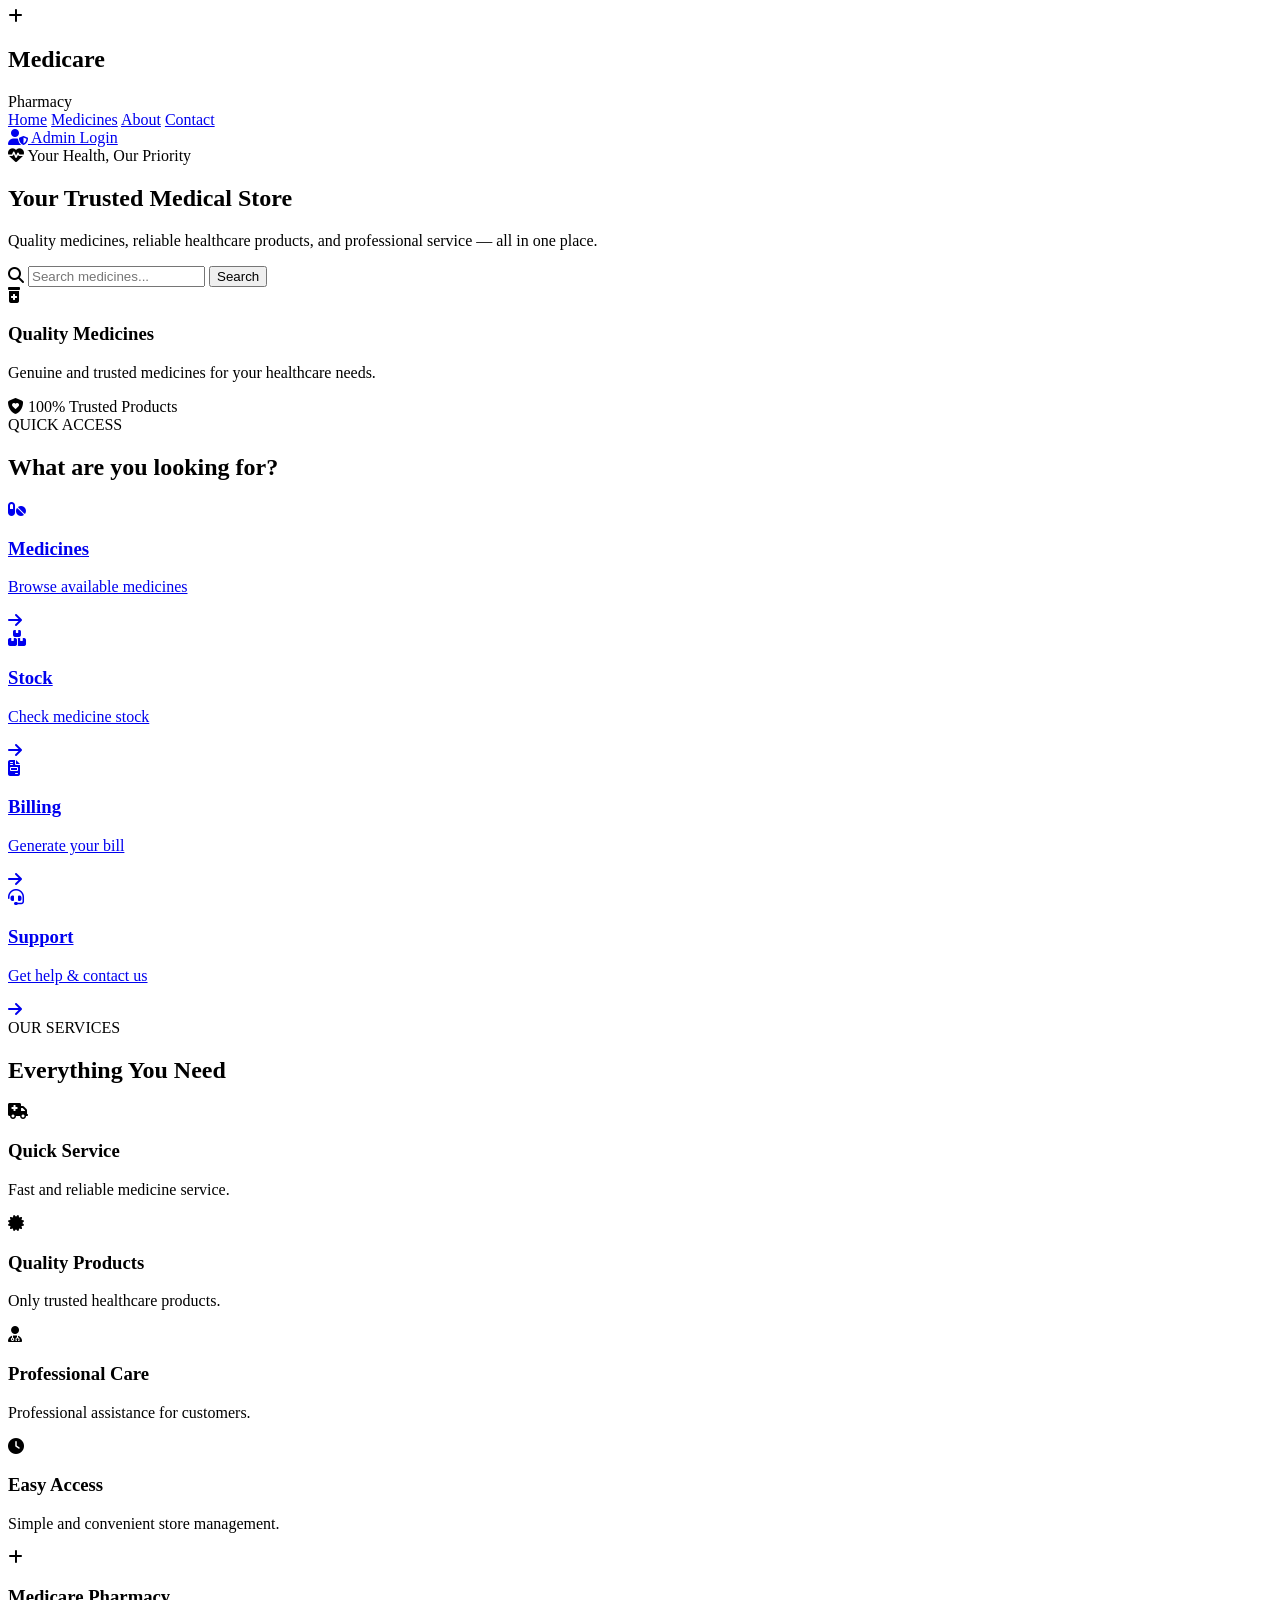
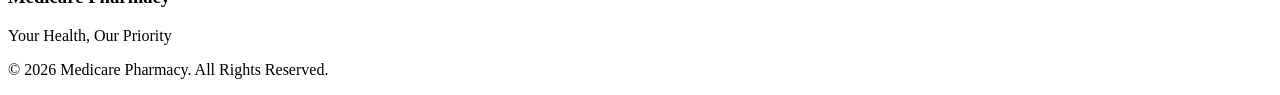
==== index.html @ 10599386 "Add files via upload" ====
<!DOCTYPE html>
<html lang="en">
<head>
    <meta charset="UTF-8">
    <meta name="viewport" content="width=device-width, initial-scale=1.0">

    <title>Medicare Pharmacy</title>

    <link rel="stylesheet" href="css/style.css">

    <link rel="stylesheet"
          href="https://cdnjs.cloudflare.com/ajax/libs/font-awesome/6.5.2/css/all.min.css">
</head>

<body>

    <!-- NAVBAR -->
    <header class="navbar">

        <div class="logo">
            <div class="logo-icon">
                <i class="fa-solid fa-plus"></i>
            </div>

            <div>
                <h2>Medicare</h2>
                <span>Pharmacy</span>
            </div>
        </div>

        <nav>
            <a href="index.html" class="active">Home</a>
            <a href="medicines.html">Medicines</a>
            <a href="about.html">About</a>
            <a href="about.html#contact">Contact</a>
        </nav>

        <a href="login.html" class="admin-btn">
            <i class="fa-solid fa-user-shield"></i>
            Admin Login
        </a>

    </header>


    <!-- HERO SECTION -->
    <section class="hero">

        <div class="hero-content">

            <div class="hero-text">

                <span class="tag">
                    <i class="fa-solid fa-heart-pulse"></i>
                    Your Health, Our Priority
                </span>

                <h1>
                    Your Trusted
                    <span>Medical Store</span>
                </h1>

                <p>
                    Quality medicines, reliable healthcare products,
                    and professional service — all in one place.
                </p>

                <!-- SEARCH -->
                <div class="search-box">

                    <i class="fa-solid fa-magnifying-glass"></i>

                    <input
                        type="text"
                        placeholder="Search medicines..."
                    >

                    <button>Search</button>

                </div>

            </div>


            <!-- HERO CARD -->
            <div class="hero-card">

                <div class="medical-icon">
                    <i class="fa-solid fa-prescription-bottle-medical"></i>
                </div>

                <h3>Quality Medicines</h3>

                <p>
                    Genuine and trusted medicines
                    for your healthcare needs.
                </p>

                <div class="card-info">
                    <i class="fa-solid fa-shield-heart"></i>
                    100% Trusted Products
                </div>

            </div>

        </div>

    </section>


    <!-- QUICK LINKS -->
    <section class="quick-section">

        <div class="section-heading">
            <span>QUICK ACCESS</span>
            <h2>What are you looking for?</h2>
        </div>


        <div class="quick-grid">

            <a href="medicines.html" class="quick-card">

                <div class="quick-icon">
                    <i class="fa-solid fa-pills"></i>
                </div>

                <div>
                    <h3>Medicines</h3>
                    <p>Browse available medicines</p>
                </div>

                <i class="fa-solid fa-arrow-right arrow"></i>

            </a>


            <a href="stock.html" class="quick-card">

                <div class="quick-icon">
                    <i class="fa-solid fa-boxes-stacked"></i>
                </div>

                <div>
                    <h3>Stock</h3>
                    <p>Check medicine stock</p>
                </div>

                <i class="fa-solid fa-arrow-right arrow"></i>

            </a>


            <a href="billing.html" class="quick-card">

                <div class="quick-icon">
                    <i class="fa-solid fa-file-invoice"></i>
                </div>

                <div>
                    <h3>Billing</h3>
                    <p>Generate your bill</p>
                </div>

                <i class="fa-solid fa-arrow-right arrow"></i>

            </a>


            <a href="about.html#contact" class="quick-card">

                <div class="quick-icon">
                    <i class="fa-solid fa-headset"></i>
                </div>

                <div>
                    <h3>Support</h3>
                    <p>Get help & contact us</p>
                </div>

                <i class="fa-solid fa-arrow-right arrow"></i>

            </a>

        </div>

    </section>


    <!-- SERVICES -->
    <section class="services">

        <div class="section-heading">
            <span>OUR SERVICES</span>
            <h2>Everything You Need</h2>
        </div>


        <div class="service-grid">

            <div class="service-card">
                <i class="fa-solid fa-truck-medical"></i>
                <h3>Quick Service</h3>
                <p>Fast and reliable medicine service.</p>
            </div>

            <div class="service-card">
                <i class="fa-solid fa-certificate"></i>
                <h3>Quality Products</h3>
                <p>Only trusted healthcare products.</p>
            </div>

            <div class="service-card">
                <i class="fa-solid fa-user-doctor"></i>
                <h3>Professional Care</h3>
                <p>Professional assistance for customers.</p>
            </div>

            <div class="service-card">
                <i class="fa-solid fa-clock"></i>
                <h3>Easy Access</h3>
                <p>Simple and convenient store management.</p>
            </div>

        </div>

    </section>


    <!-- FOOTER -->
    <footer>

        <div class="footer-content">

            <div class="footer-logo">
                <div class="logo-icon">
                    <i class="fa-solid fa-plus"></i>
                </div>

                <div>
                    <h3>Medicare Pharmacy</h3>
                    <p>Your Health, Our Priority</p>
                </div>
            </div>

            <p>
                © 2026 Medicare Pharmacy. All Rights Reserved.
            </p>

        </div>

    </footer>

<script src="js/script.js"></script>
</body>
</html>
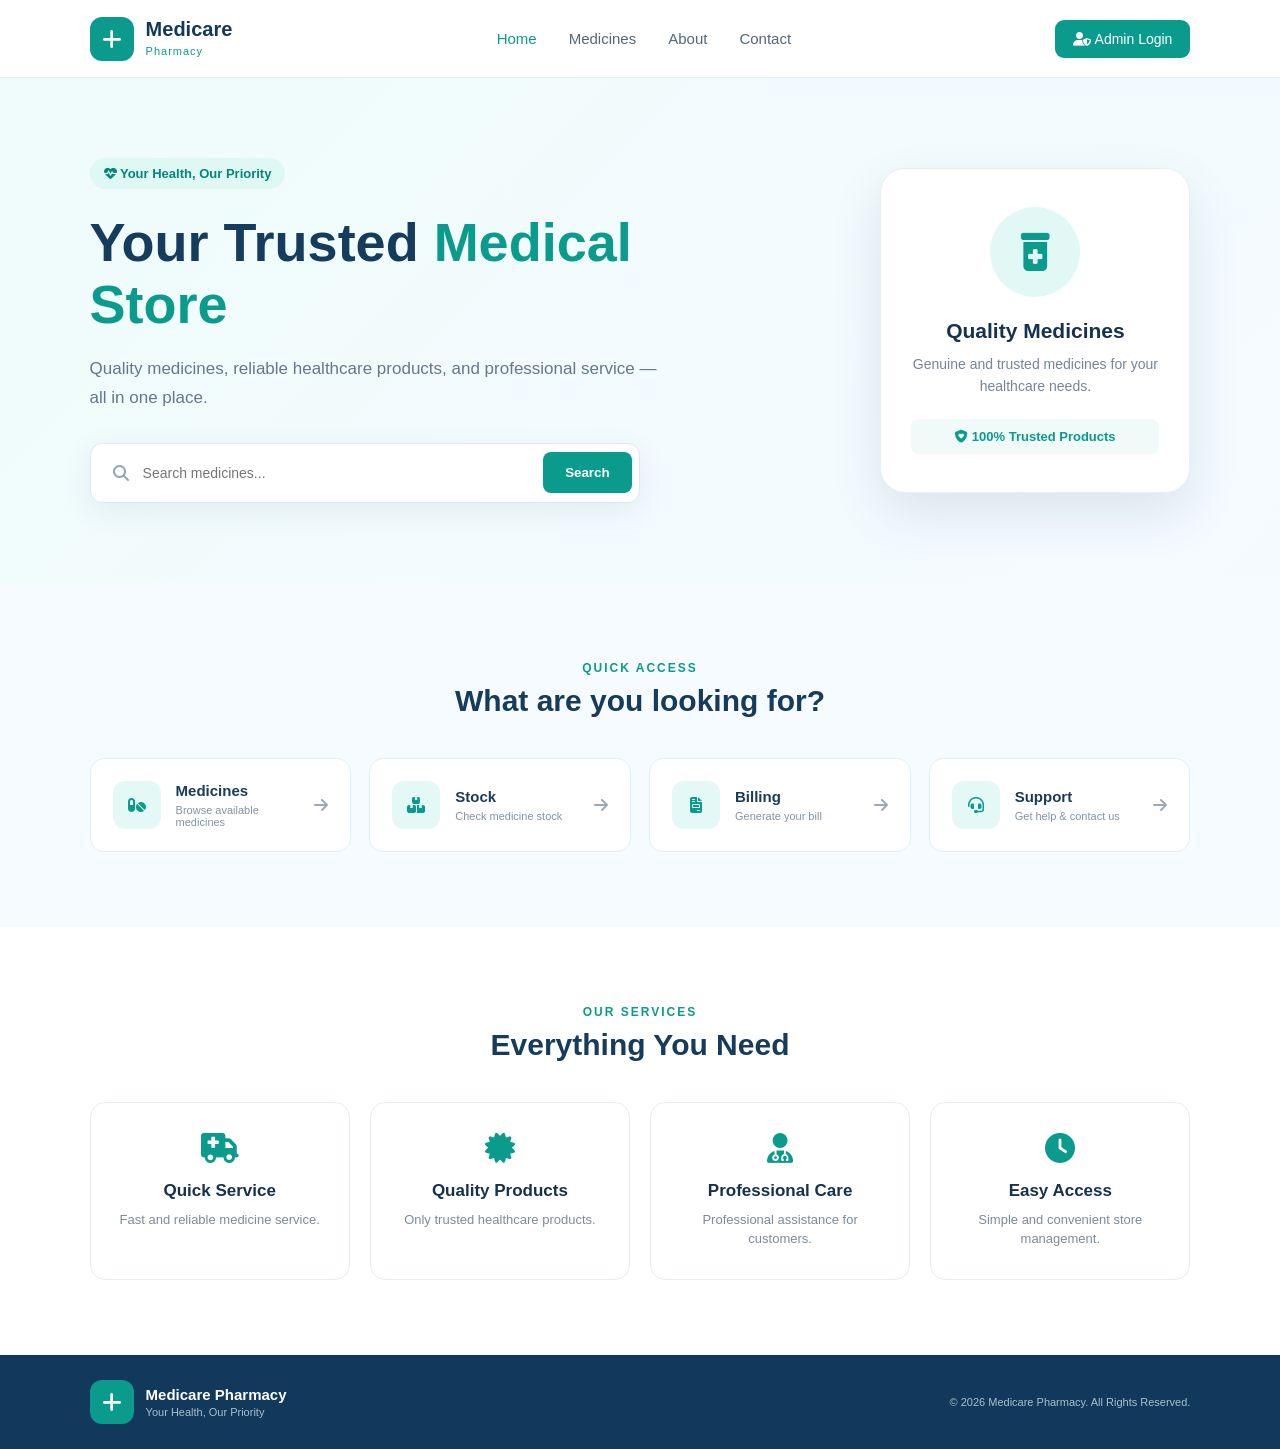
==== commit 06f8a7be: "Fix HTML structure and formatting" ====
--- a/index.html
+++ b/index.html
@@ -6,7 +6,7 @@
 
     <title>Medicare Pharmacy</title>
 
-    <link rel="stylesheet" href="css/style.css">
+    <link rel="stylesheet" href="style.css">
 
     <link rel="stylesheet"
           href="https://cdnjs.cloudflare.com/ajax/libs/font-awesome/6.5.2/css/all.min.css">
@@ -251,6 +251,6 @@
 
     </footer>
 
-<script src="js/script.js"></script>
+<script src="script.js"></script>
 </body>
-</html>+</html>
--- a/style.css
+++ b/style.css
@@ -0,0 +1,4793 @@
+* {
+    margin: 0;
+    padding: 0;
+    box-sizing: border-box;
+}
+
+body {
+    font-family: Arial, sans-serif;
+    background: #f6fbff;
+    color: #16324f;
+}
+
+a {
+    text-decoration: none;
+}
+
+
+/* ================= NAVBAR ================= */
+
+.navbar {
+    height: 78px;
+    padding: 0 7%;
+    background: white;
+
+    display: flex;
+    align-items: center;
+    justify-content: space-between;
+
+    border-bottom: 1px solid #e5eef5;
+}
+
+.logo {
+    display: flex;
+    align-items: center;
+    gap: 12px;
+}
+
+.logo-icon {
+    width: 44px;
+    height: 44px;
+
+    border-radius: 12px;
+
+    display: flex;
+    align-items: center;
+    justify-content: center;
+
+    background: #0b9b8c;
+    color: white;
+
+    font-size: 22px;
+}
+
+.logo h2 {
+    color: #12395b;
+    font-size: 20px;
+}
+
+.logo span {
+    font-size: 11px;
+    color: #0b9b8c;
+    letter-spacing: 1px;
+}
+
+.navbar nav {
+    display: flex;
+    gap: 32px;
+}
+
+.navbar nav a {
+    color: #52677b;
+    font-size: 15px;
+    transition: 0.3s;
+}
+
+.navbar nav a:hover,
+.navbar nav .active {
+    color: #0b9b8c;
+}
+
+.admin-btn {
+    padding: 11px 18px;
+
+    border-radius: 9px;
+
+    background: #0b9b8c;
+    color: white;
+
+    font-size: 14px;
+
+    transition: 0.3s;
+}
+
+.admin-btn:hover {
+    background: #087d71;
+    transform: translateY(-2px);
+}
+
+
+/* ================= HERO ================= */
+
+.hero {
+    padding: 80px 7%;
+    background: linear-gradient(135deg, #effcfb, #f5faff);
+}
+
+.hero-content {
+    max-width: 1200px;
+    margin: auto;
+
+    display: flex;
+    align-items: center;
+    justify-content: space-between;
+
+    gap: 70px;
+}
+
+.hero-text {
+    max-width: 650px;
+}
+
+.tag {
+    display: inline-block;
+
+    padding: 8px 14px;
+
+    border-radius: 30px;
+
+    background: #dff8f4;
+    color: #078578;
+
+    font-size: 13px;
+    font-weight: bold;
+}
+
+.hero h1 {
+    margin-top: 22px;
+
+    font-size: 54px;
+    line-height: 1.15;
+
+    color: #153b5d;
+}
+
+.hero h1 span {
+    color: #0b9b8c;
+}
+
+.hero-text p {
+    margin-top: 20px;
+
+    max-width: 570px;
+
+    color: #64788c;
+
+    font-size: 17px;
+    line-height: 1.7;
+}
+
+
+/* SEARCH */
+
+.search-box {
+    margin-top: 30px;
+
+    width: 100%;
+    max-width: 550px;
+
+    padding: 7px;
+
+    display: flex;
+    align-items: center;
+
+    background: white;
+
+    border: 1px solid #dce9ef;
+    border-radius: 12px;
+
+    box-shadow: 0 8px 30px rgba(20, 70, 90, 0.08);
+}
+
+.search-box i {
+    margin-left: 15px;
+    color: #91a5b5;
+}
+
+.search-box input {
+    flex: 1;
+
+    padding: 14px;
+
+    border: none;
+    outline: none;
+
+    font-size: 14px;
+}
+
+.search-box button {
+    padding: 13px 22px;
+
+    border: none;
+    border-radius: 8px;
+
+    background: #0b9b8c;
+    color: white;
+
+    cursor: pointer;
+
+    font-weight: bold;
+}
+
+
+/* HERO CARD */
+
+.hero-card {
+    width: 310px;
+
+    padding: 38px 30px;
+
+    text-align: center;
+
+    background: white;
+
+    border-radius: 25px;
+
+    box-shadow: 0 20px 50px rgba(30, 80, 100, 0.12);
+
+    border: 1px solid #e6f0f4;
+}
+
+.medical-icon {
+    width: 90px;
+    height: 90px;
+
+    margin: auto;
+
+    display: flex;
+    align-items: center;
+    justify-content: center;
+
+    border-radius: 50%;
+
+    background: #e1f8f5;
+    color: #0b9b8c;
+
+    font-size: 38px;
+}
+
+.hero-card h3 {
+    margin-top: 22px;
+    font-size: 21px;
+}
+
+.hero-card p {
+    margin-top: 10px;
+
+    color: #72869a;
+
+    line-height: 1.6;
+    font-size: 14px;
+}
+
+.card-info {
+    margin-top: 22px;
+
+    padding: 10px;
+
+    border-radius: 8px;
+
+    background: #f0faf9;
+
+    color: #0b9b8c;
+
+    font-size: 13px;
+    font-weight: bold;
+}
+
+
+/* ================= SECTIONS ================= */
+
+.quick-section,
+.services {
+    padding: 75px 7%;
+}
+
+.section-heading {
+    text-align: center;
+    margin-bottom: 40px;
+}
+
+.section-heading span {
+    color: #0b9b8c;
+    font-size: 12px;
+    font-weight: bold;
+    letter-spacing: 2px;
+}
+
+.section-heading h2 {
+    margin-top: 8px;
+
+    font-size: 30px;
+    color: #163b5b;
+}
+
+
+/* ================= QUICK CARDS ================= */
+
+.quick-grid {
+    max-width: 1200px;
+    margin: auto;
+
+    display: grid;
+    grid-template-columns: repeat(4, 1fr);
+
+    gap: 18px;
+}
+
+.quick-card {
+    padding: 22px;
+
+    display: flex;
+    align-items: center;
+    gap: 15px;
+
+    background: white;
+
+    border: 1px solid #e4eef3;
+    border-radius: 14px;
+
+    transition: 0.3s;
+}
+
+.quick-card:hover {
+    transform: translateY(-5px);
+    border-color: #0b9b8c;
+    box-shadow: 0 12px 30px rgba(20, 80, 90, 0.1);
+}
+
+.quick-icon {
+    min-width: 48px;
+    height: 48px;
+
+    display: flex;
+    align-items: center;
+    justify-content: center;
+
+    border-radius: 12px;
+
+    background: #e4f8f5;
+    color: #0b9b8c;
+}
+
+.quick-card h3 {
+    font-size: 15px;
+    color: #193c59;
+}
+
+.quick-card p {
+    margin-top: 5px;
+
+    font-size: 11px;
+    color: #8394a3;
+}
+
+.arrow {
+    margin-left: auto;
+    color: #9aabb7;
+}
+
+
+/* ================= SERVICES ================= */
+
+.services {
+    background: white;
+}
+
+.service-grid {
+    max-width: 1200px;
+    margin: auto;
+
+    display: grid;
+    grid-template-columns: repeat(4, 1fr);
+
+    gap: 20px;
+}
+
+.service-card {
+    padding: 30px 22px;
+
+    text-align: center;
+
+    border: 1px solid #e5eef3;
+    border-radius: 15px;
+
+    transition: 0.3s;
+}
+
+.service-card:hover {
+    transform: translateY(-5px);
+    box-shadow: 0 12px 30px rgba(30, 80, 100, 0.1);
+}
+
+.service-card > i {
+    font-size: 30px;
+    color: #0b9b8c;
+}
+
+.service-card h3 {
+    margin-top: 18px;
+    font-size: 17px;
+}
+
+.service-card p {
+    margin-top: 9px;
+
+    color: #7b8c9b;
+
+    font-size: 13px;
+    line-height: 1.5;
+}
+
+
+/* ================= FOOTER ================= */
+
+footer {
+    padding: 25px 7%;
+    background: #12395b;
+    color: white;
+}
+
+.footer-content {
+    max-width: 1200px;
+    margin: auto;
+
+    display: flex;
+    align-items: center;
+    justify-content: space-between;
+}
+
+.footer-logo {
+    display: flex;
+    align-items: center;
+    gap: 12px;
+}
+
+.footer-logo h3 {
+    font-size: 15px;
+}
+
+.footer-logo p {
+    margin-top: 3px;
+    font-size: 11px;
+    color: #a9bfce;
+}
+
+.footer-content > p {
+    font-size: 11px;
+    color: #a9bfce;
+}
+
+
+/* ================= RESPONSIVE ================= */
+
+@media (max-width: 900px) {
+
+    .navbar {
+        padding: 0 4%;
+    }
+
+    .navbar nav {
+        display: none;
+    }
+
+    .hero-content {
+        flex-direction: column;
+        text-align: center;
+    }
+
+    .hero h1 {
+        font-size: 42px;
+    }
+
+    .search-box {
+        margin-left: auto;
+        margin-right: auto;
+    }
+
+    .quick-grid,
+    .service-grid {
+        grid-template-columns: repeat(2, 1fr);
+    }
+
+    .footer-content {
+        flex-direction: column;
+        gap: 15px;
+        text-align: center;
+    }
+}
+
+
+@media (max-width: 550px) {
+
+    .navbar {
+        height: 70px;
+    }
+
+    .admin-btn {
+        padding: 9px 11px;
+        font-size: 12px;
+    }
+
+    .hero {
+        padding: 55px 5%;
+    }
+
+    .hero h1 {
+        font-size: 35px;
+    }
+
+    .hero-text p {
+        font-size: 14px;
+    }
+
+    .search-box button {
+        padding: 12px 14px;
+    }
+
+    .hero-card {
+        width: 100%;
+    }
+
+    .quick-section,
+    .services {
+        padding: 55px 5%;
+    }
+
+    .quick-grid,
+    .service-grid {
+        grid-template-columns: 1fr;
+    }
+}
+/* ================= LOGIN PAGE ================= */
+
+.login-page {
+    min-height: 100vh;
+    background: #eef8f8;
+}
+
+.login-container {
+    min-height: 100vh;
+
+    display: grid;
+    grid-template-columns: 1.1fr 0.9fr;
+}
+
+
+/* LEFT */
+
+.login-info {
+    padding: 55px 10%;
+
+    display: flex;
+    flex-direction: column;
+    justify-content: center;
+
+    background: linear-gradient(
+        145deg,
+        #0b9b8c,
+        #08766d
+    );
+
+    color: white;
+
+    position: relative;
+}
+
+.back-home {
+    position: absolute;
+    top: 30px;
+    left: 10%;
+
+    color: rgba(255,255,255,0.85);
+
+    font-size: 13px;
+
+    transition: 0.3s;
+}
+
+.back-home:hover {
+    color: white;
+    transform: translateX(-3px);
+}
+
+
+.login-brand {
+    margin-bottom: 55px;
+}
+
+.login-logo {
+    width: 55px;
+    height: 55px;
+
+    display: flex;
+    align-items: center;
+    justify-content: center;
+
+    border-radius: 15px;
+
+    background: white;
+    color: #0b9b8c;
+
+    font-size: 27px;
+
+    margin-bottom: 12px;
+}
+
+.login-brand h1 {
+    font-size: 28px;
+}
+
+.login-brand span {
+    font-size: 10px;
+    letter-spacing: 3px;
+    opacity: 0.8;
+}
+
+
+.login-info h2 {
+    font-size: 45px;
+    line-height: 1.15;
+}
+
+.login-info h2 span {
+    color: #c9fff8;
+}
+
+.login-info > p {
+    max-width: 500px;
+
+    margin-top: 20px;
+
+    line-height: 1.7;
+
+    color: rgba(255,255,255,0.8);
+}
+
+
+.login-features {
+    margin-top: 40px;
+
+    display: flex;
+    flex-direction: column;
+    gap: 18px;
+}
+
+.login-features div {
+    display: flex;
+    align-items: center;
+    gap: 13px;
+
+    font-size: 14px;
+}
+
+.login-features i {
+    width: 38px;
+    height: 38px;
+
+    display: flex;
+    align-items: center;
+    justify-content: center;
+
+    border-radius: 9px;
+
+    background: rgba(255,255,255,0.14);
+}
+
+
+/* LOGIN BOX */
+
+.login-box {
+    width: 440px;
+
+    padding: 45px;
+
+    margin: auto;
+
+    background: white;
+
+    border-radius: 20px;
+
+    box-shadow: 0 20px 60px rgba(20,80,90,0.12);
+}
+
+
+.login-heading {
+    text-align: center;
+    margin-bottom: 35px;
+}
+
+.login-heading h2 {
+    color: #163b5b;
+    font-size: 27px;
+}
+
+.login-heading p {
+    margin-top: 8px;
+
+    color: #8293a1;
+
+    font-size: 13px;
+}
+
+
+.mobile-login-icon {
+    width: 60px;
+    height: 60px;
+
+    margin: 0 auto 15px;
+
+    display: flex;
+    align-items: center;
+    justify-content: center;
+
+    border-radius: 50%;
+
+    background: #e3f8f5;
+    color: #0b9b8c;
+
+    font-size: 24px;
+}
+
+
+/* INPUT */
+
+.login-box form > label {
+    display: block;
+
+    margin-bottom: 8px;
+    margin-top: 18px;
+
+    color: #334f66;
+
+    font-size: 13px;
+    font-weight: bold;
+}
+
+.input-group {
+    height: 50px;
+
+    display: flex;
+    align-items: center;
+
+    border: 1px solid #dce7ed;
+    border-radius: 9px;
+
+    transition: 0.3s;
+}
+
+.input-group:focus-within {
+    border-color: #0b9b8c;
+    box-shadow: 0 0 0 3px rgba(11,155,140,0.08);
+}
+
+.input-group i {
+    margin-left: 15px;
+    color: #91a4b2;
+}
+
+.input-group input {
+    width: 100%;
+
+    padding: 0 13px;
+
+    border: none;
+    outline: none;
+
+    font-size: 13px;
+
+    color: #263f55;
+}
+
+
+/* OPTIONS */
+
+.login-options {
+    margin-top: 18px;
+
+    display: flex;
+    justify-content: space-between;
+    align-items: center;
+
+    font-size: 12px;
+}
+
+.remember {
+    color: #657b8d;
+}
+
+.remember input {
+    accent-color: #0b9b8c;
+}
+
+.login-options a {
+    color: #0b9b8c;
+}
+
+
+/* BUTTON */
+
+.login-submit {
+    width: 100%;
+
+    margin-top: 25px;
+
+    padding: 14px;
+
+    border: none;
+    border-radius: 9px;
+
+    background: #0b9b8c;
+    color: white;
+
+    font-size: 14px;
+    font-weight: bold;
+
+    cursor: pointer;
+
+    transition: 0.3s;
+}
+
+.login-submit i {
+    margin-left: 8px;
+}
+
+.login-submit:hover {
+    background: #087d71;
+    transform: translateY(-2px);
+}
+
+
+/* SECURE */
+
+.secure-login {
+    margin-top: 25px;
+
+    padding-top: 20px;
+
+    border-top: 1px solid #edf1f4;
+
+    text-align: center;
+
+    color: #8b9aa6;
+
+    font-size: 11px;
+}
+
+.secure-login i {
+    margin-right: 5px;
+    color: #0b9b8c;
+}
+
+
+/* ================= LOGIN RESPONSIVE ================= */
+
+@media (max-width: 900px) {
+
+    .login-container {
+        grid-template-columns: 1fr;
+    }
+
+    .login-info {
+        display: none;
+    }
+
+    .login-box {
+        width: 90%;
+        max-width: 440px;
+    }
+}
+
+@media (max-width: 500px) {
+
+    .login-box {
+        padding: 30px 22px;
+    }
+
+    .login-heading h2 {
+        font-size: 24px;
+    }
+}
+/* ================= DASHBOARD ================= */
+
+.dashboard-page {
+    background: #f5f9fb;
+}
+
+
+/* SIDEBAR */
+
+.sidebar {
+    width: 250px;
+    height: 100vh;
+
+    position: fixed;
+    left: 0;
+    top: 0;
+
+    background: #ffffff;
+
+    border-right: 1px solid #e5edf2;
+
+    display: flex;
+    flex-direction: column;
+
+    padding: 25px 16px;
+}
+
+.side-logo {
+    display: flex;
+    align-items: center;
+    gap: 11px;
+
+    padding: 0 10px 25px;
+
+    border-bottom: 1px solid #edf2f5;
+}
+
+.side-logo h2 {
+    font-size: 19px;
+    color: #163b5b;
+}
+
+.side-logo span {
+    font-size: 8px;
+    letter-spacing: 2px;
+    color: #0b9b8c;
+}
+
+
+.menu-title {
+    margin: 28px 10px 10px;
+
+    font-size: 9px;
+    font-weight: bold;
+
+    color: #9aaab5;
+
+    letter-spacing: 1.5px;
+}
+
+.report-title {
+    margin-top: 25px;
+}
+
+
+.sidebar-menu {
+    display: flex;
+    flex-direction: column;
+    gap: 5px;
+}
+
+.sidebar-menu a,
+.sidebar-bottom a {
+    padding: 12px 13px;
+
+    display: flex;
+    align-items: center;
+
+    gap: 13px;
+
+    border-radius: 8px;
+
+    color: #718493;
+
+    font-size: 13px;
+
+    transition: 0.25s;
+}
+
+.sidebar-menu a i,
+.sidebar-bottom a i {
+    width: 18px;
+    text-align: center;
+}
+
+.sidebar-menu a:hover,
+.sidebar-bottom a:hover {
+    background: #eef9f7;
+    color: #0b9b8c;
+}
+
+.sidebar-menu .side-active {
+    background: #e5f8f5;
+    color: #0b9b8c;
+    font-weight: bold;
+}
+
+
+.sidebar-bottom {
+    margin-top: auto;
+
+    border-top: 1px solid #edf2f5;
+
+    padding-top: 15px;
+}
+
+.sidebar-bottom .logout {
+    color: #e36d6d;
+}
+
+
+/* MAIN */
+
+.dashboard-main {
+    margin-left: 250px;
+
+    min-height: 100vh;
+
+    padding: 30px 35px;
+}
+
+
+/* HEADER */
+
+.dashboard-header {
+    display: flex;
+    justify-content: space-between;
+    align-items: center;
+
+    margin-bottom: 30px;
+}
+
+.dashboard-header h1 {
+    color: #163b5b;
+    font-size: 27px;
+}
+
+.dashboard-header p {
+    margin-top: 5px;
+    color: #8a9aa7;
+    font-size: 12px;
+}
+
+
+.admin-profile {
+    display: flex;
+    align-items: center;
+    gap: 12px;
+}
+
+.notification {
+    width: 38px;
+    height: 38px;
+
+    display: flex;
+    align-items: center;
+    justify-content: center;
+
+    position: relative;
+
+    background: white;
+    border: 1px solid #e4edf2;
+
+    border-radius: 9px;
+
+    color: #607789;
+}
+
+.notification span {
+    position: absolute;
+
+    top: -5px;
+    right: -5px;
+
+    width: 16px;
+    height: 16px;
+
+    display: flex;
+    align-items: center;
+    justify-content: center;
+
+    background: #e85f5f;
+    color: white;
+
+    border-radius: 50%;
+
+    font-size: 8px;
+}
+
+.profile-avatar {
+    width: 40px;
+    height: 40px;
+
+    display: flex;
+    align-items: center;
+    justify-content: center;
+
+    background: #dff7f4;
+    color: #0b9b8c;
+
+    border-radius: 50%;
+}
+
+.profile-info {
+    display: flex;
+    flex-direction: column;
+}
+
+.profile-info strong {
+    color: #304d64;
+    font-size: 12px;
+}
+
+.profile-info small {
+    color: #94a3ae;
+    margin-top: 3px;
+    font-size: 10px;
+}
+
+
+/* STAT CARDS */
+
+.stats-grid {
+    display: grid;
+    grid-template-columns: repeat(4, 1fr);
+
+    gap: 18px;
+}
+
+.stat-card {
+    padding: 20px;
+
+    display: flex;
+    align-items: center;
+
+    gap: 15px;
+
+    background: white;
+
+    border: 1px solid #e7eef2;
+    border-radius: 13px;
+}
+
+.stat-icon {
+    min-width: 50px;
+    height: 50px;
+
+    display: flex;
+    align-items: center;
+    justify-content: center;
+
+    border-radius: 12px;
+
+    font-size: 21px;
+}
+
+.stat-icon.medicine {
+    background: #e4f5ff;
+    color: #348fc1;
+}
+
+.stat-icon.stock {
+    background: #fff3df;
+    color: #dc9a32;
+}
+
+.stat-icon.sales {
+    background: #e2f8f3;
+    color: #0b9b8c;
+}
+
+.stat-icon.customers {
+    background: #eee8ff;
+    color: #7657c8;
+}
+
+.stat-card p {
+    color: #8596a2;
+    font-size: 11px;
+}
+
+.stat-card h2 {
+    margin-top: 5px;
+
+    color: #193d59;
+
+    font-size: 22px;
+}
+
+.positive {
+    display: block;
+
+    margin-top: 5px;
+
+    color: #20a080;
+
+    font-size: 9px;
+}
+
+
+/* DASHBOARD GRID */
+
+.dashboard-grid {
+    margin-top: 20px;
+
+    display: grid;
+
+    grid-template-columns: 1.5fr 1fr;
+
+    gap: 20px;
+}
+
+.dashboard-card {
+    padding: 22px;
+
+    background: white;
+
+    border: 1px solid #e7eef2;
+    border-radius: 13px;
+}
+
+.card-header {
+    display: flex;
+    justify-content: space-between;
+    align-items: center;
+
+    margin-bottom: 20px;
+}
+
+.card-header h3 {
+    color: #23445d;
+    font-size: 15px;
+}
+
+.card-header p {
+    margin-top: 5px;
+    color: #91a0ab;
+    font-size: 10px;
+}
+
+.card-header a {
+    color: #0b9b8c;
+    font-size: 10px;
+    font-weight: bold;
+}
+
+.card-header select {
+    padding: 7px 10px;
+
+    border: 1px solid #e0e9ee;
+    border-radius: 6px;
+
+    outline: none;
+
+    color: #607789;
+    font-size: 10px;
+}
+
+
+/* CHART */
+
+.chart {
+    height: 245px;
+
+    display: flex;
+    gap: 15px;
+}
+
+.chart-values {
+    width: 35px;
+
+    display: flex;
+    flex-direction: column;
+    justify-content: space-between;
+
+    padding-bottom: 28px;
+
+    color: #9aa8b2;
+
+    font-size: 9px;
+}
+
+.bars {
+    flex: 1;
+
+    display: flex;
+    align-items: end;
+    justify-content: space-around;
+
+    border-bottom: 1px solid #e7eef2;
+
+    background: repeating-linear-gradient(
+        to bottom,
+        transparent 0,
+        transparent 48px,
+        #f0f3f5 49px
+    );
+}
+
+.bar-container {
+    height: 100%;
+
+    display: flex;
+    flex-direction: column;
+    justify-content: flex-end;
+    align-items: center;
+
+    gap: 8px;
+}
+
+.bar {
+    width: 25px;
+
+    min-height: 10px;
+
+    border-radius: 5px 5px 0 0;
+
+    background: #0b9b8c;
+
+    transition: 0.3s;
+}
+
+.bar:hover {
+    opacity: 0.75;
+}
+
+.bar-container span {
+    font-size: 9px;
+    color: #899aa7;
+}
+
+
+/* LOW STOCK */
+
+.alert-list {
+    display: flex;
+    flex-direction: column;
+    gap: 12px;
+}
+
+.alert-item {
+    padding: 10px;
+
+    display: flex;
+    align-items: center;
+
+    gap: 10px;
+
+    border-radius: 8px;
+
+    background: #f9fbfc;
+}
+
+.alert-icon {
+    width: 35px;
+    height: 35px;
+
+    display: flex;
+    align-items: center;
+    justify-content: center;
+
+    border-radius: 8px;
+
+    background: #fff1e8;
+    color: #e78b4e;
+
+    font-size: 13px;
+}
+
+.alert-item div:nth-child(2) {
+    flex: 1;
+}
+
+.alert-item strong {
+    display: block;
+
+    color: #425b6e;
+
+    font-size: 11px;
+}
+
+.alert-item small {
+    display: block;
+
+    margin-top: 4px;
+
+    color: #9ba8b2;
+
+    font-size: 9px;
+}
+
+.low {
+    padding: 5px 8px;
+
+    border-radius: 5px;
+
+    background: #fff0f0;
+    color: #df6868;
+
+    font-size: 8px;
+    font-weight: bold;
+}
+
+
+/* RECENT SALES */
+
+.recent-sales {
+    grid-column: 1;
+}
+
+.table-wrapper {
+    overflow-x: auto;
+}
+
+table {
+    width: 100%;
+
+    border-collapse: collapse;
+}
+
+th {
+    padding: 12px 8px;
+
+    text-align: left;
+
+    color: #91a0ab;
+
+    font-size: 9px;
+
+    border-bottom: 1px solid #edf1f4;
+}
+
+td {
+    padding: 13px 8px;
+
+    color: #526b7e;
+
+    font-size: 10px;
+
+    border-bottom: 1px solid #f0f3f5;
+}
+
+.paid,
+.pending {
+    padding: 5px 8px;
+
+    border-radius: 5px;
+
+    font-size: 8px;
+    font-weight: bold;
+}
+
+.paid {
+    background: #e4f8f2;
+    color: #159475;
+}
+
+.pending {
+    background: #fff4df;
+    color: #d0922d;
+}
+
+
+/* EXPIRY */
+
+.expiry-main-icon {
+    color: #e99b3e;
+    font-size: 18px;
+}
+
+.expiry-item {
+    padding: 13px 0;
+
+    display: flex;
+    justify-content: space-between;
+
+    border-bottom: 1px solid #edf2f4;
+}
+
+.expiry-item:last-child {
+    border-bottom: none;
+}
+
+.expiry-item strong {
+    display: block;
+
+    color: #4b6476;
+
+    font-size: 11px;
+}
+
+.expiry-item small {
+    display: block;
+
+    margin-top: 4px;
+
+    color: #96a4ae;
+
+    font-size: 9px;
+}
+
+.expiry-item > span {
+    align-self: center;
+
+    padding: 5px 8px;
+
+    border-radius: 5px;
+
+    background: #fff5e5;
+    color: #d18e2c;
+
+    font-size: 8px;
+}
+
+
+/* ================= DASHBOARD RESPONSIVE ================= */
+
+@media (max-width: 1100px) {
+
+    .stats-grid {
+        grid-template-columns: repeat(2, 1fr);
+    }
+
+    .dashboard-grid {
+        grid-template-columns: 1fr;
+    }
+
+    .recent-sales {
+        grid-column: auto;
+    }
+}
+
+
+@media (max-width: 800px) {
+
+    .sidebar {
+        width: 70px;
+        padding: 20px 10px;
+    }
+
+    .side-logo div:not(.logo-icon),
+    .menu-title,
+    .sidebar-menu a span,
+    .sidebar-menu a:not(.side-active) {
+        font-size: 0;
+    }
+
+    .side-logo {
+        justify-content: center;
+        padding: 0 0 20px;
+    }
+
+    .sidebar-menu a,
+    .sidebar-bottom a {
+        justify-content: center;
+        padding: 13px 5px;
+    }
+
+    .sidebar-menu a i,
+    .sidebar-bottom a i {
+        font-size: 15px;
+    }
+
+    .dashboard-main {
+        margin-left: 70px;
+        padding: 25px 20px;
+    }
+}
+
+
+@media (max-width: 600px) {
+
+    .stats-grid {
+        grid-template-columns: 1fr;
+    }
+
+    .dashboard-header {
+        align-items: flex-start;
+    }
+
+    .profile-info {
+        display: none;
+    }
+
+    .dashboard-header h1 {
+        font-size: 23px;
+    }
+
+    .dashboard-main {
+        padding: 20px 12px;
+    }
+
+    .stat-card {
+        padding: 17px;
+    }
+}
+/* ================= MEDICINE MANAGEMENT ================= */
+
+.medicine-toolbar {
+    display: flex;
+    justify-content: space-between;
+    align-items: center;
+
+    gap: 15px;
+
+    margin-bottom: 20px;
+}
+
+.medicine-search {
+    width: 450px;
+    height: 45px;
+
+    display: flex;
+    align-items: center;
+
+    background: white;
+
+    border: 1px solid #e3ebef;
+    border-radius: 9px;
+}
+
+.medicine-search i {
+    margin-left: 14px;
+    color: #9aaab5;
+}
+
+.medicine-search input {
+    width: 100%;
+
+    padding: 0 12px;
+
+    border: none;
+    outline: none;
+
+    font-size: 12px;
+}
+
+.add-medicine-btn {
+    height: 45px;
+
+    padding: 0 18px;
+
+    border: none;
+    border-radius: 9px;
+
+    background: #0b9b8c;
+    color: white;
+
+    font-size: 12px;
+    font-weight: bold;
+
+    cursor: pointer;
+
+    transition: 0.3s;
+}
+
+.add-medicine-btn:hover {
+    background: #087d71;
+    transform: translateY(-2px);
+}
+
+
+/* SUMMARY */
+
+.medicine-summary {
+    display: grid;
+
+    grid-template-columns: repeat(4, 1fr);
+
+    gap: 15px;
+
+    margin-bottom: 20px;
+}
+
+.mini-stat {
+    padding: 17px;
+
+    display: flex;
+    align-items: center;
+
+    gap: 12px;
+
+    background: white;
+
+    border: 1px solid #e7eef2;
+    border-radius: 11px;
+}
+
+.mini-icon {
+    width: 42px;
+    height: 42px;
+
+    display: flex;
+    align-items: center;
+    justify-content: center;
+
+    border-radius: 10px;
+
+    background: #e7f5ff;
+    color: #348fc1;
+}
+
+.mini-icon.green {
+    background: #e4f8f2;
+    color: #159475;
+}
+
+.mini-icon.orange {
+    background: #fff3df;
+    color: #d18f2d;
+}
+
+.mini-icon.red {
+    background: #fff0f0;
+    color: #df6868;
+}
+
+.mini-stat span {
+    display: block;
+
+    color: #8b9ba6;
+
+    font-size: 10px;
+}
+
+.mini-stat strong {
+    display: block;
+
+    margin-top: 4px;
+
+    color: #24445d;
+
+    font-size: 19px;
+}
+
+
+/* TABLE */
+
+.medicine-table-card {
+    overflow: hidden;
+}
+
+.filter-select {
+    padding: 8px 12px;
+
+    border: 1px solid #e0e9ee;
+    border-radius: 7px;
+
+    outline: none;
+
+    color: #637989;
+
+    font-size: 10px;
+}
+
+.medicine-table {
+    min-width: 850px;
+}
+
+.medicine-table td {
+    vertical-align: middle;
+}
+
+.medicine-name {
+    display: flex;
+    align-items: center;
+
+    gap: 10px;
+}
+
+.medicine-img {
+    width: 36px;
+    height: 36px;
+
+    display: flex;
+    align-items: center;
+    justify-content: center;
+
+    border-radius: 8px;
+
+    background: #e7f8f5;
+    color: #0b9b8c;
+}
+
+.medicine-name strong {
+    display: block;
+
+    color: #405b6e;
+
+    font-size: 10px;
+}
+
+.medicine-name small {
+    display: block;
+
+    margin-top: 4px;
+
+    color: #99a7b0;
+
+    font-size: 8px;
+}
+
+
+/* STATUS */
+
+.status {
+    padding: 5px 8px;
+
+    display: inline-block;
+
+    border-radius: 5px;
+
+    font-size: 8px;
+    font-weight: bold;
+}
+
+.available {
+    background: #e4f8f2;
+    color: #159475;
+}
+
+.low-stock {
+    background: #fff2df;
+    color: #d18e2c;
+}
+
+.expiry-soon {
+    background: #fff0f0;
+    color: #dc6868;
+}
+
+
+/* ACTIONS */
+
+.table-actions {
+    display: flex;
+    gap: 6px;
+}
+
+.table-actions button {
+    width: 29px;
+    height: 29px;
+
+    border: none;
+
+    border-radius: 6px;
+
+    cursor: pointer;
+
+    transition: 0.2s;
+}
+
+.edit-btn {
+    background: #e8f5ff;
+    color: #348fc1;
+}
+
+.delete-btn {
+    background: #fff0f0;
+    color: #df6868;
+}
+
+.table-actions button:hover {
+    transform: scale(1.08);
+}
+
+
+/* PAGINATION */
+
+.pagination {
+    margin-top: 20px;
+
+    padding-top: 18px;
+
+    border-top: 1px solid #edf1f4;
+
+    display: flex;
+    justify-content: space-between;
+    align-items: center;
+
+    color: #94a1ab;
+
+    font-size: 9px;
+}
+
+.pagination > div {
+    display: flex;
+    gap: 5px;
+}
+
+.pagination button {
+    min-width: 27px;
+    height: 27px;
+
+    border: 1px solid #e1e9ed;
+
+    background: white;
+
+    border-radius: 5px;
+
+    color: #718493;
+
+    cursor: pointer;
+
+    font-size: 9px;
+}
+
+.pagination .page-active {
+    background: #0b9b8c;
+    color: white;
+    border-color: #0b9b8c;
+}
+
+
+/* RESPONSIVE */
+
+@media (max-width: 1000px) {
+
+    .medicine-summary {
+        grid-template-columns: repeat(2, 1fr);
+    }
+}
+
+@media (max-width: 650px) {
+
+    .medicine-toolbar {
+        flex-direction: column;
+        align-items: stretch;
+    }
+
+    .medicine-search {
+        width: 100%;
+    }
+
+    .medicine-summary {
+        grid-template-columns: 1fr;
+    }
+
+    .pagination {
+        flex-direction: column;
+        gap: 15px;
+        align-items: flex-start;
+    }
+}
+/* ================= STOCK MANAGEMENT ================= */
+
+.stock-summary {
+    display: grid;
+
+    grid-template-columns: repeat(4, 1fr);
+
+    gap: 15px;
+
+    margin-bottom: 20px;
+}
+
+.stock-stat {
+    padding: 18px;
+
+    display: flex;
+    align-items: center;
+
+    gap: 13px;
+
+    background: white;
+
+    border: 1px solid #e7eef2;
+    border-radius: 11px;
+}
+
+.stock-stat-icon {
+    width: 46px;
+    height: 46px;
+
+    display: flex;
+    align-items: center;
+    justify-content: center;
+
+    border-radius: 11px;
+
+    font-size: 19px;
+}
+
+.stock-stat-icon.blue {
+    background: #e7f5ff;
+    color: #348fc1;
+}
+
+.stock-stat-icon.green {
+    background: #e4f8f2;
+    color: #159475;
+}
+
+.stock-stat-icon.orange {
+    background: #fff3df;
+    color: #d18e2c;
+}
+
+.stock-stat-icon.red {
+    background: #fff0f0;
+    color: #df6868;
+}
+
+.stock-stat span {
+    display: block;
+
+    color: #8797a3;
+
+    font-size: 10px;
+}
+
+.stock-stat strong {
+    display: block;
+
+    margin-top: 4px;
+
+    color: #23445d;
+
+    font-size: 20px;
+}
+
+.stock-stat small {
+    display: block;
+
+    margin-top: 3px;
+
+    color: #a0adb6;
+
+    font-size: 8px;
+}
+
+
+/* ALERT GRID */
+
+.stock-alert-grid {
+    display: grid;
+
+    grid-template-columns: 1.4fr 1fr;
+
+    gap: 20px;
+
+    margin-bottom: 20px;
+}
+
+.warning-title {
+    color: #dc942f;
+    margin-right: 5px;
+}
+
+.alert-count {
+    padding: 6px 9px;
+
+    border-radius: 6px;
+
+    background: #fff3df;
+    color: #d18e2c;
+
+    font-size: 8px;
+    font-weight: bold;
+}
+
+.stock-alert-item {
+    padding: 11px;
+
+    display: flex;
+    align-items: center;
+
+    gap: 11px;
+
+    border-radius: 8px;
+
+    background: #fafcfd;
+
+    margin-bottom: 9px;
+}
+
+.stock-product-icon {
+    width: 37px;
+    height: 37px;
+
+    display: flex;
+    align-items: center;
+    justify-content: center;
+
+    border-radius: 8px;
+
+    background: #fff2e5;
+    color: #e29148;
+
+    font-size: 13px;
+}
+
+.stock-product-info {
+    flex: 1;
+}
+
+.stock-product-info strong {
+    display: block;
+
+    color: #435c6e;
+
+    font-size: 10px;
+}
+
+.stock-product-info small {
+    display: block;
+
+    margin-top: 4px;
+
+    color: #9ba8b2;
+
+    font-size: 8px;
+}
+
+.stock-number {
+    text-align: center;
+}
+
+.stock-number strong {
+    display: block;
+
+    color: #dc6868;
+
+    font-size: 14px;
+}
+
+.stock-number small {
+    display: block;
+
+    color: #a0adb6;
+
+    font-size: 7px;
+}
+
+.restock-btn {
+    padding: 7px 10px;
+
+    border: 1px solid #bde8e2;
+
+    border-radius: 6px;
+
+    background: #effbf9;
+
+    color: #0b9b8c;
+
+    font-size: 8px;
+    font-weight: bold;
+
+    cursor: pointer;
+}
+
+.restock-btn:hover {
+    background: #0b9b8c;
+    color: white;
+}
+
+
+/* EXPIRED */
+
+.expired-title {
+    color: #df6868;
+    margin-right: 5px;
+}
+
+.expired-count {
+    padding: 6px 9px;
+
+    border-radius: 6px;
+
+    background: #fff0f0;
+    color: #dc6868;
+
+    font-size: 8px;
+    font-weight: bold;
+}
+
+.expired-item {
+    padding: 13px 0;
+
+    display: flex;
+    justify-content: space-between;
+
+    border-bottom: 1px solid #edf2f4;
+}
+
+.expired-item strong {
+    display: block;
+
+    color: #4b6476;
+
+    font-size: 10px;
+}
+
+.expired-item small {
+    display: block;
+
+    margin-top: 4px;
+
+    color: #9aa7b0;
+
+    font-size: 8px;
+}
+
+.expired-item > span {
+    align-self: center;
+
+    padding: 5px 8px;
+
+    border-radius: 5px;
+
+    background: #fff0f0;
+
+    color: #dc6868;
+
+    font-size: 8px;
+}
+
+.view-expired-btn {
+    width: 100%;
+
+    margin-top: 15px;
+
+    padding: 9px;
+
+    border: 1px solid #f0cccc;
+
+    border-radius: 7px;
+
+    background: white;
+
+    color: #dc6868;
+
+    font-size: 9px;
+
+    cursor: pointer;
+}
+
+.view-expired-btn:hover {
+    background: #fff4f4;
+}
+
+
+/* INVENTORY */
+
+.inventory-card {
+    overflow: hidden;
+}
+
+.inventory-tools {
+    display: flex;
+    gap: 8px;
+}
+
+.stock-search {
+    width: 180px;
+    height: 32px;
+
+    display: flex;
+    align-items: center;
+
+    border: 1px solid #e0e9ee;
+
+    border-radius: 6px;
+}
+
+.stock-search i {
+    margin-left: 10px;
+
+    color: #9aa9b3;
+
+    font-size: 10px;
+}
+
+.stock-search input {
+    width: 100%;
+
+    padding: 0 8px;
+
+    border: none;
+    outline: none;
+
+    font-size: 9px;
+}
+
+.inventory-tools select {
+    padding: 0 8px;
+
+    border: 1px solid #e0e9ee;
+
+    border-radius: 6px;
+
+    outline: none;
+
+    color: #6e8290;
+
+    font-size: 9px;
+}
+
+.inventory-table {
+    min-width: 850px;
+}
+
+.inventory-table td {
+    vertical-align: middle;
+}
+
+.update-stock-btn {
+    width: 29px;
+    height: 29px;
+
+    border: none;
+
+    border-radius: 6px;
+
+    background: #e8f7f5;
+
+    color: #0b9b8c;
+
+    cursor: pointer;
+
+    transition: 0.2s;
+}
+
+.update-stock-btn:hover {
+    background: #0b9b8c;
+    color: white;
+    transform: rotate(180deg);
+}
+
+
+/* RESPONSIVE */
+
+@media (max-width: 1050px) {
+
+    .stock-summary {
+        grid-template-columns: repeat(2, 1fr);
+    }
+
+    .stock-alert-grid {
+        grid-template-columns: 1fr;
+    }
+}
+
+@media (max-width: 650px) {
+
+    .stock-summary {
+        grid-template-columns: 1fr;
+    }
+
+    .inventory-tools {
+        flex-direction: column;
+    }
+
+    .stock-search {
+        width: 100%;
+    }
+
+    .stock-alert-item {
+        flex-wrap: wrap;
+    }
+}
+/* ================= CUSTOMER MANAGEMENT ================= */
+
+.customer-toolbar {
+    display: flex;
+
+    justify-content: space-between;
+
+    align-items: center;
+
+    gap: 15px;
+
+    margin-bottom: 20px;
+}
+
+.customer-search {
+    width: 450px;
+    height: 45px;
+
+    display: flex;
+
+    align-items: center;
+
+    background: white;
+
+    border: 1px solid #e3ebef;
+
+    border-radius: 9px;
+}
+
+.customer-search i {
+    margin-left: 14px;
+
+    color: #9aaab5;
+}
+
+.customer-search input {
+    width: 100%;
+
+    padding: 0 12px;
+
+    border: none;
+
+    outline: none;
+
+    font-size: 12px;
+}
+
+.add-customer-btn {
+    height: 45px;
+
+    padding: 0 18px;
+
+    border: none;
+
+    border-radius: 9px;
+
+    background: #0b9b8c;
+
+    color: white;
+
+    font-size: 12px;
+
+    font-weight: bold;
+
+    cursor: pointer;
+
+    transition: 0.3s;
+}
+
+.add-customer-btn:hover {
+    background: #087d71;
+
+    transform: translateY(-2px);
+}
+
+
+/* CUSTOMER SUMMARY */
+
+.customer-summary {
+    display: grid;
+
+    grid-template-columns: repeat(4, 1fr);
+
+    gap: 15px;
+
+    margin-bottom: 20px;
+}
+
+.customer-stat {
+    padding: 17px;
+
+    display: flex;
+
+    align-items: center;
+
+    gap: 12px;
+
+    background: white;
+
+    border: 1px solid #e7eef2;
+
+    border-radius: 11px;
+}
+
+.customer-stat-icon {
+    width: 43px;
+    height: 43px;
+
+    display: flex;
+
+    align-items: center;
+
+    justify-content: center;
+
+    border-radius: 10px;
+
+    background: #e7f5ff;
+
+    color: #348fc1;
+}
+
+.customer-stat-icon.green {
+    background: #e4f8f2;
+
+    color: #159475;
+}
+
+.customer-stat-icon.orange {
+    background: #fff3df;
+
+    color: #d18e2c;
+}
+
+.customer-stat-icon.purple {
+    background: #eee8ff;
+
+    color: #7657c8;
+}
+
+.customer-stat span {
+    display: block;
+
+    color: #8b9ba6;
+
+    font-size: 10px;
+}
+
+.customer-stat strong {
+    display: block;
+
+    margin-top: 4px;
+
+    color: #24445d;
+
+    font-size: 19px;
+}
+
+
+/* CUSTOMER TABLE */
+
+.customer-table-card {
+    overflow: hidden;
+}
+
+.customer-table {
+    min-width: 1000px;
+}
+
+.customer-table td {
+    vertical-align: middle;
+}
+
+.customer-name {
+    display: flex;
+
+    align-items: center;
+
+    gap: 10px;
+}
+
+.customer-avatar {
+    width: 35px;
+    height: 35px;
+
+    display: flex;
+
+    align-items: center;
+
+    justify-content: center;
+
+    border-radius: 50%;
+
+    background: #dff7f4;
+
+    color: #0b9b8c;
+
+    font-size: 10px;
+
+    font-weight: bold;
+}
+
+.purple-avatar {
+    background: #eee8ff;
+
+    color: #7657c8;
+}
+
+.orange-avatar {
+    background: #fff0dc;
+
+    color: #d58b2d;
+}
+
+.red-avatar {
+    background: #ffe9e9;
+
+    color: #dc6868;
+}
+
+.customer-name strong {
+    display: block;
+
+    color: #405b6e;
+
+    font-size: 10px;
+}
+
+.customer-name small {
+    display: block;
+
+    margin-top: 4px;
+
+    color: #9aa7b0;
+
+    font-size: 8px;
+}
+
+
+/* CUSTOMER STATUS */
+
+.customer-status {
+    display: inline-block;
+
+    padding: 5px 8px;
+
+    border-radius: 5px;
+
+    font-size: 8px;
+
+    font-weight: bold;
+}
+
+.customer-status.active {
+    background: #e4f8f2;
+
+    color: #159475;
+}
+
+.customer-status.inactive {
+    background: #fff0f0;
+
+    color: #dc6868;
+}
+
+
+/* VIEW BUTTON */
+
+.view-btn {
+    background: #eef5ff;
+
+    color: #557fb2;
+}
+
+
+/* RESPONSIVE */
+
+@media (max-width: 1000px) {
+
+    .customer-summary {
+        grid-template-columns: repeat(2, 1fr);
+    }
+}
+
+@media (max-width: 650px) {
+
+    .customer-toolbar {
+        flex-direction: column;
+
+        align-items: stretch;
+    }
+
+    .customer-search {
+        width: 100%;
+    }
+
+    .customer-summary {
+        grid-template-columns: 1fr;
+    }
+}
+/* ================= SALES & BILLING ================= */
+
+.billing-layout {
+    display: grid;
+
+    grid-template-columns: 1.65fr 0.9fr;
+
+    gap: 20px;
+}
+
+.billing-left {
+    display: flex;
+
+    flex-direction: column;
+
+    gap: 20px;
+}
+
+.billing-card {
+    padding: 20px;
+}
+
+.billing-card-title {
+    display: flex;
+
+    justify-content: space-between;
+
+    align-items: center;
+
+    margin-bottom: 18px;
+}
+
+.billing-card-title h3 {
+    margin: 0;
+
+    color: #405b6e;
+
+    font-size: 13px;
+}
+
+.billing-card-title h3 i {
+    margin-right: 7px;
+
+    color: #0b9b8c;
+}
+
+.billing-card-title p {
+    margin: 5px 0 0;
+
+    color: #9aa7b0;
+
+    font-size: 9px;
+}
+
+.new-customer-btn {
+    padding: 8px 11px;
+
+    border: 1px solid #bde8e2;
+
+    border-radius: 6px;
+
+    background: #effbf9;
+
+    color: #0b9b8c;
+
+    font-size: 8px;
+
+    cursor: pointer;
+}
+
+.billing-form-grid {
+    display: grid;
+
+    grid-template-columns: 1fr 1fr;
+
+    gap: 15px;
+}
+
+.billing-field label {
+    display: block;
+
+    margin-bottom: 6px;
+
+    color: #6e8290;
+
+    font-size: 9px;
+
+    font-weight: bold;
+}
+
+.billing-field input,
+.billing-field select {
+    width: 100%;
+
+    height: 38px;
+
+    padding: 0 10px;
+
+    border: 1px solid #dfe8ed;
+
+    border-radius: 7px;
+
+    outline: none;
+
+    background: white;
+
+    color: #526c7d;
+
+    font-size: 9px;
+}
+
+.billing-field input:focus,
+.billing-field select:focus {
+    border-color: #0b9b8c;
+}
+
+
+/* ADD MEDICINE */
+
+.medicine-add-row {
+    display: grid;
+
+    grid-template-columns: 1fr 120px 75px;
+
+    align-items: end;
+
+    gap: 10px;
+
+    margin-bottom: 20px;
+}
+
+.add-item-btn {
+    height: 38px;
+
+    border: none;
+
+    border-radius: 7px;
+
+    background: #0b9b8c;
+
+    color: white;
+
+    font-size: 9px;
+
+    font-weight: bold;
+
+    cursor: pointer;
+}
+
+.add-item-btn:hover {
+    background: #087d71;
+}
+
+
+/* BILL ITEMS */
+
+.bill-items {
+    border: 1px solid #e8eef1;
+
+    border-radius: 8px;
+
+    overflow: hidden;
+}
+
+.bill-items-header,
+.bill-item {
+    display: grid;
+
+    grid-template-columns: 2.2fr 0.7fr 0.6fr 0.7fr 35px;
+
+    align-items: center;
+
+    gap: 8px;
+}
+
+.bill-items-header {
+    padding: 10px;
+
+    background: #f7fafb;
+
+    color: #91a0aa;
+
+    font-size: 8px;
+
+    font-weight: bold;
+}
+
+.bill-item {
+    padding: 12px 10px;
+
+    border-top: 1px solid #edf1f3;
+
+    color: #637989;
+
+    font-size: 9px;
+}
+
+.bill-medicine {
+    display: flex;
+
+    align-items: center;
+
+    gap: 8px;
+}
+
+.bill-medicine-icon {
+    width: 32px;
+    height: 32px;
+
+    display: flex;
+
+    align-items: center;
+
+    justify-content: center;
+
+    border-radius: 7px;
+
+    background: #e8f7f5;
+
+    color: #0b9b8c;
+}
+
+.bill-medicine strong {
+    display: block;
+
+    color: #405b6e;
+
+    font-size: 9px;
+}
+
+.bill-medicine small {
+    display: block;
+
+    margin-top: 3px;
+
+    color: #9aa7b0;
+
+    font-size: 7px;
+}
+
+.qty-box {
+    width: 27px;
+    height: 25px;
+
+    display: flex;
+
+    align-items: center;
+
+    justify-content: center;
+
+    border: 1px solid #e0e8ec;
+
+    border-radius: 5px;
+
+    color: #526b7c;
+}
+
+.remove-item {
+    width: 27px;
+    height: 27px;
+
+    border: none;
+
+    border-radius: 6px;
+
+    background: #fff0f0;
+
+    color: #dc6868;
+
+    cursor: pointer;
+}
+
+
+/* PAYMENT */
+
+.payment-options {
+    display: flex;
+
+    gap: 10px;
+}
+
+.payment-option {
+    flex: 1;
+
+    cursor: pointer;
+}
+
+.payment-option input {
+    display: none;
+}
+
+.payment-option span {
+    height: 42px;
+
+    display: flex;
+
+    align-items: center;
+
+    justify-content: center;
+
+    gap: 7px;
+
+    border: 1px solid #e0e8ec;
+
+    border-radius: 7px;
+
+    color: #718594;
+
+    font-size: 9px;
+}
+
+.payment-option input:checked + span {
+    border-color: #0b9b8c;
+
+    background: #effbf9;
+
+    color: #0b9b8c;
+
+    font-weight: bold;
+}
+
+
+/* INVOICE */
+
+.billing-right {
+    display: flex;
+
+    flex-direction: column;
+
+    gap: 20px;
+}
+
+.invoice-card {
+    padding: 20px;
+}
+
+.invoice-heading {
+    display: flex;
+
+    align-items: center;
+
+    gap: 10px;
+}
+
+.invoice-icon {
+    width: 42px;
+    height: 42px;
+
+    display: flex;
+
+    align-items: center;
+
+    justify-content: center;
+
+    border-radius: 10px;
+
+    background: #e8f7f5;
+
+    color: #0b9b8c;
+}
+
+.invoice-heading h3 {
+    margin: 0;
+
+    color: #405b6e;
+
+    font-size: 14px;
+}
+
+.invoice-heading p {
+    margin: 4px 0 0;
+
+    color: #9ba8b1;
+
+    font-size: 8px;
+}
+
+.invoice-store {
+    margin-top: 20px;
+
+    padding: 13px;
+
+    background: #f7fafb;
+
+    border-radius: 7px;
+}
+
+.invoice-store strong {
+    display: block;
+
+    margin-bottom: 8px;
+
+    color: #405b6e;
+
+    font-size: 10px;
+}
+
+.invoice-store span {
+    display: block;
+
+    margin-top: 5px;
+
+    color: #8b9ba5;
+
+    font-size: 8px;
+}
+
+.invoice-store i {
+    width: 15px;
+
+    color: #0b9b8c;
+}
+
+.invoice-line {
+    height: 1px;
+
+    margin: 16px 0;
+
+    background: #e8eef1;
+}
+
+.summary-row {
+    display: flex;
+
+    justify-content: space-between;
+
+    margin: 10px 0;
+
+    color: #718493;
+
+    font-size: 9px;
+}
+
+.summary-row strong {
+    color: #405b6e;
+}
+
+.summary-row .discount {
+    color: #159475;
+}
+
+.grand-total {
+    display: flex;
+
+    justify-content: space-between;
+
+    align-items: center;
+}
+
+.grand-total span {
+    color: #405b6e;
+
+    font-size: 11px;
+
+    font-weight: bold;
+}
+
+.grand-total strong {
+    color: #0b9b8c;
+
+    font-size: 20px;
+}
+
+.amount-paid {
+    margin-top: 18px;
+}
+
+.amount-paid label {
+    display: block;
+
+    margin-bottom: 6px;
+
+    color: #6e8290;
+
+    font-size: 9px;
+
+    font-weight: bold;
+}
+
+.amount-paid input {
+    width: 100%;
+
+    height: 37px;
+
+    padding: 0 10px;
+
+    border: 1px solid #dfe8ed;
+
+    border-radius: 7px;
+
+    outline: none;
+
+    color: #405b6e;
+
+    font-size: 10px;
+}
+
+.change-row {
+    display: flex;
+
+    justify-content: space-between;
+
+    margin-top: 12px;
+
+    color: #8798a3;
+
+    font-size: 9px;
+}
+
+.change-row strong {
+    color: #159475;
+}
+
+.generate-bill-btn {
+    width: 100%;
+
+    height: 42px;
+
+    margin-top: 18px;
+
+    border: none;
+
+    border-radius: 7px;
+
+    background: #0b9b8c;
+
+    color: white;
+
+    font-size: 10px;
+
+    font-weight: bold;
+
+    cursor: pointer;
+}
+
+.generate-bill-btn:hover {
+    background: #087d71;
+}
+
+.clear-bill-btn {
+    width: 100%;
+
+    height: 38px;
+
+    margin-top: 8px;
+
+    border: 1px solid #e1e8ec;
+
+    border-radius: 7px;
+
+    background: white;
+
+    color: #8798a3;
+
+    font-size: 9px;
+
+    cursor: pointer;
+}
+
+
+/* TODAY SALES */
+
+.today-sales-card {
+    padding: 18px;
+}
+
+.today-sales-number {
+    display: flex;
+
+    justify-content: space-between;
+
+    align-items: center;
+
+    margin-top: 10px;
+}
+
+.today-sales-number strong {
+    color: #405b6e;
+
+    font-size: 22px;
+}
+
+.today-sales-number span {
+    padding: 5px 7px;
+
+    border-radius: 5px;
+
+    background: #e4f8f2;
+
+    color: #159475;
+
+    font-size: 8px;
+}
+
+.today-sales-details {
+    display: grid;
+
+    grid-template-columns: 1fr 1fr;
+
+    gap: 10px;
+
+    margin-top: 18px;
+}
+
+.today-sales-details div {
+    padding: 11px;
+
+    border-radius: 7px;
+
+    background: #f7fafb;
+}
+
+.today-sales-details span {
+    display: block;
+
+    color: #94a1aa;
+
+    font-size: 8px;
+}
+
+.today-sales-details strong {
+    display: block;
+
+    margin-top: 5px;
+
+    color: #405b6e;
+
+    font-size: 14px;
+}
+
+
+/* RESPONSIVE */
+
+@media (max-width: 1050px) {
+
+    .billing-layout {
+        grid-template-columns: 1fr;
+    }
+
+    .billing-right {
+        display: grid;
+
+        grid-template-columns: 1fr 1fr;
+
+        align-items: start;
+    }
+}
+
+@media (max-width: 700px) {
+
+    .billing-form-grid {
+        grid-template-columns: 1fr;
+    }
+
+    .medicine-add-row {
+        grid-template-columns: 1fr;
+    }
+
+    .payment-options {
+        flex-direction: column;
+    }
+
+    .billing-right {
+        display: flex;
+    }
+
+    .bill-items {
+        overflow-x: auto;
+    }
+
+    .bill-items-header,
+    .bill-item {
+        min-width: 560px;
+    }
+}
+/* ================= SUPPLIER MANAGEMENT ================= */
+
+.supplier-toolbar {
+    display: flex;
+
+    justify-content: space-between;
+
+    align-items: center;
+
+    gap: 15px;
+
+    margin-bottom: 20px;
+}
+
+.supplier-search {
+    width: 450px;
+    height: 45px;
+
+    display: flex;
+
+    align-items: center;
+
+    background: white;
+
+    border: 1px solid #e3ebef;
+
+    border-radius: 9px;
+}
+
+.supplier-search i {
+    margin-left: 14px;
+
+    color: #9aaab5;
+}
+
+.supplier-search input {
+    width: 100%;
+
+    padding: 0 12px;
+
+    border: none;
+
+    outline: none;
+
+    font-size: 12px;
+}
+
+.add-supplier-btn {
+    height: 45px;
+
+    padding: 0 18px;
+
+    border: none;
+
+    border-radius: 9px;
+
+    background: #0b9b8c;
+
+    color: white;
+
+    font-size: 12px;
+
+    font-weight: bold;
+
+    cursor: pointer;
+
+    transition: 0.3s;
+}
+
+.add-supplier-btn:hover {
+    background: #087d71;
+
+    transform: translateY(-2px);
+}
+
+
+/* SUMMARY */
+
+.supplier-summary {
+    display: grid;
+
+    grid-template-columns: repeat(4, 1fr);
+
+    gap: 15px;
+
+    margin-bottom: 20px;
+}
+
+.supplier-stat {
+    padding: 17px;
+
+    display: flex;
+
+    align-items: center;
+
+    gap: 12px;
+
+    background: white;
+
+    border: 1px solid #e7eef2;
+
+    border-radius: 11px;
+}
+
+.supplier-stat-icon {
+    width: 43px;
+    height: 43px;
+
+    display: flex;
+
+    align-items: center;
+
+    justify-content: center;
+
+    border-radius: 10px;
+
+    background: #e7f5ff;
+
+    color: #348fc1;
+}
+
+.supplier-stat-icon.green {
+    background: #e4f8f2;
+
+    color: #159475;
+}
+
+.supplier-stat-icon.orange {
+    background: #fff3df;
+
+    color: #d18e2c;
+}
+
+.supplier-stat-icon.purple {
+    background: #eee8ff;
+
+    color: #7657c8;
+}
+
+.supplier-stat span {
+    display: block;
+
+    color: #8b9ba6;
+
+    font-size: 10px;
+}
+
+.supplier-stat strong {
+    display: block;
+
+    margin-top: 4px;
+
+    color: #24445d;
+
+    font-size: 19px;
+}
+
+
+/* TABLE */
+
+.supplier-table-card {
+    overflow: hidden;
+}
+
+.supplier-table {
+    min-width: 1000px;
+}
+
+.supplier-table td {
+    vertical-align: middle;
+}
+
+.supplier-name {
+    display: flex;
+
+    align-items: center;
+
+    gap: 10px;
+}
+
+.supplier-avatar {
+    width: 36px;
+    height: 36px;
+
+    display: flex;
+
+    align-items: center;
+
+    justify-content: center;
+
+    border-radius: 9px;
+
+    background: #dff7f4;
+
+    color: #0b9b8c;
+
+    font-size: 10px;
+
+    font-weight: bold;
+}
+
+.purple-supplier {
+    background: #eee8ff;
+
+    color: #7657c8;
+}
+
+.orange-supplier {
+    background: #fff0dc;
+
+    color: #d58b2d;
+}
+
+.red-supplier {
+    background: #ffe9e9;
+
+    color: #dc6868;
+}
+
+.green-supplier {
+    background: #e4f8f2;
+
+    color: #159475;
+}
+
+.supplier-name strong {
+    display: block;
+
+    color: #405b6e;
+
+    font-size: 10px;
+}
+
+.supplier-name small {
+    display: block;
+
+    margin-top: 4px;
+
+    color: #9aa7b0;
+
+    font-size: 8px;
+}
+
+
+/* STATUS */
+
+.supplier-status {
+    display: inline-block;
+
+    padding: 5px 8px;
+
+    border-radius: 5px;
+
+    font-size: 8px;
+
+    font-weight: bold;
+}
+
+.supplier-status.active {
+    background: #e4f8f2;
+
+    color: #159475;
+}
+
+.supplier-status.inactive {
+    background: #fff0f0;
+
+    color: #dc6868;
+}
+
+
+/* RESPONSIVE */
+
+@media (max-width: 1000px) {
+
+    .supplier-summary {
+        grid-template-columns: repeat(2, 1fr);
+    }
+}
+
+@media (max-width: 650px) {
+
+    .supplier-toolbar {
+        flex-direction: column;
+
+        align-items: stretch;
+    }
+
+    .supplier-search {
+        width: 100%;
+    }
+
+    .supplier-summary {
+        grid-template-columns: 1fr;
+    }
+}
+/* ================= REPORTS ================= */
+
+.report-filter {
+    padding: 18px;
+
+    display: flex;
+
+    justify-content: space-between;
+
+    align-items: center;
+
+    margin-bottom: 20px;
+}
+
+.report-filter-title {
+    display: flex;
+
+    align-items: center;
+
+    gap: 12px;
+}
+
+.report-filter-title > i {
+    width: 38px;
+    height: 38px;
+
+    display: flex;
+
+    align-items: center;
+
+    justify-content: center;
+
+    border-radius: 9px;
+
+    background: #e8f7f5;
+
+    color: #0b9b8c;
+}
+
+.report-filter-title strong {
+    display: block;
+
+    color: #405b6e;
+
+    font-size: 11px;
+}
+
+.report-filter-title span {
+    display: block;
+
+    margin-top: 4px;
+
+    color: #9aa7b0;
+
+    font-size: 8px;
+}
+
+.report-filter-controls {
+    display: flex;
+
+    align-items: end;
+
+    gap: 10px;
+}
+
+.report-date label {
+    display: block;
+
+    margin-bottom: 5px;
+
+    color: #718493;
+
+    font-size: 8px;
+}
+
+.report-date input {
+    height: 36px;
+
+    padding: 0 9px;
+
+    border: 1px solid #dfe8ed;
+
+    border-radius: 6px;
+
+    outline: none;
+
+    color: #526c7c;
+
+    font-size: 8px;
+}
+
+.generate-report-btn {
+    height: 36px;
+
+    padding: 0 13px;
+
+    border: none;
+
+    border-radius: 6px;
+
+    background: #0b9b8c;
+
+    color: white;
+
+    font-size: 8px;
+
+    font-weight: bold;
+
+    cursor: pointer;
+}
+
+
+/* REPORT CARDS */
+
+.report-cards {
+    display: grid;
+
+    grid-template-columns: repeat(4, 1fr);
+
+    gap: 15px;
+
+    margin-bottom: 20px;
+}
+
+.report-card {
+    padding: 17px;
+
+    display: flex;
+
+    align-items: center;
+
+    gap: 12px;
+
+    background: white;
+
+    border: 1px solid #e7eef2;
+
+    border-radius: 11px;
+}
+
+.report-card-icon {
+    width: 43px;
+    height: 43px;
+
+    display: flex;
+
+    align-items: center;
+
+    justify-content: center;
+
+    border-radius: 10px;
+
+    background: #e7f5ff;
+
+    color: #348fc1;
+}
+
+.report-card-icon.green {
+    background: #e4f8f2;
+
+    color: #159475;
+}
+
+.report-card-icon.orange {
+    background: #fff3df;
+
+    color: #d18e2c;
+}
+
+.report-card-icon.red {
+    background: #ffeaea;
+
+    color: #dc6868;
+}
+
+.report-card span {
+    display: block;
+
+    color: #8b9ba6;
+
+    font-size: 9px;
+}
+
+.report-card strong {
+    display: block;
+
+    margin-top: 4px;
+
+    color: #405b6e;
+
+    font-size: 18px;
+}
+
+.report-card small {
+    display: block;
+
+    margin-top: 5px;
+
+    color: #159475;
+
+    font-size: 7px;
+}
+
+
+/* SALES CHART */
+
+.report-section {
+    padding: 18px;
+
+    margin-bottom: 20px;
+}
+
+.report-section .card-header h3 i {
+    color: #0b9b8c;
+
+    margin-right: 5px;
+}
+
+.download-report-btn {
+    padding: 7px 10px;
+
+    border: 1px solid #dfe8ed;
+
+    border-radius: 6px;
+
+    background: white;
+
+    color: #637989;
+
+    font-size: 8px;
+
+    cursor: pointer;
+}
+
+.sales-chart {
+    height: 240px;
+
+    display: flex;
+
+    margin-top: 15px;
+}
+
+.chart-y-axis {
+    width: 45px;
+
+    display: flex;
+
+    flex-direction: column;
+
+    justify-content: space-between;
+
+    padding-bottom: 22px;
+
+    color: #a1adb5;
+
+    font-size: 7px;
+}
+
+.chart-area {
+    flex: 1;
+
+    position: relative;
+
+    border-left: 1px solid #e8eef1;
+
+    border-bottom: 1px solid #e8eef1;
+
+    background-image:
+        linear-gradient(
+            to bottom,
+            #edf2f4 1px,
+            transparent 1px
+        );
+
+    background-size: 100% 20%;
+}
+
+.chart-bars {
+    height: 100%;
+
+    padding: 15px 25px 0;
+
+    display: flex;
+
+    align-items: flex-end;
+
+    justify-content: space-around;
+}
+
+.bar-column {
+    height: 100%;
+
+    display: flex;
+
+    flex-direction: column;
+
+    justify-content: flex-end;
+
+    align-items: center;
+
+    gap: 7px;
+}
+
+.bar {
+    width: 28px;
+
+    min-height: 15px;
+
+    border-radius: 5px 5px 0 0;
+
+    background: #8accc3;
+}
+
+.bar.current {
+    background: #0b9b8c;
+}
+
+.bar-column span {
+    color: #8e9da6;
+
+    font-size: 7px;
+}
+
+
+/* TWO COLUMN */
+
+.report-grid {
+    display: grid;
+
+    grid-template-columns: 1fr 1fr;
+
+    gap: 20px;
+}
+
+.report-grid .report-section {
+    margin-bottom: 0;
+}
+
+.view-report {
+    color: #0b9b8c;
+
+    font-size: 8px;
+
+    text-decoration: none;
+
+    font-weight: bold;
+}
+
+
+/* STOCK REPORT */
+
+.mini-report-list {
+    margin-top: 15px;
+}
+
+.mini-report-item {
+    display: grid;
+
+    grid-template-columns: 35px 1fr auto;
+
+    align-items: center;
+
+    gap: 10px;
+
+    padding: 11px 0;
+
+    border-bottom: 1px solid #edf1f3;
+}
+
+.mini-report-item:last-child {
+    border-bottom: none;
+}
+
+.mini-report-icon {
+    width: 30px;
+    height: 30px;
+
+    display: flex;
+
+    align-items: center;
+
+    justify-content: center;
+
+    border-radius: 7px;
+
+    background: #e4f8f2;
+
+    color: #159475;
+
+    font-size: 8px;
+}
+
+.mini-report-icon.orange {
+    background: #fff3df;
+
+    color: #d18e2c;
+}
+
+.mini-report-icon.red {
+    background: #ffeaea;
+
+    color: #dc6868;
+}
+
+.mini-report-item strong {
+    display: block;
+
+    color: #526b7b;
+
+    font-size: 9px;
+}
+
+.mini-report-item span {
+    display: block;
+
+    margin-top: 3px;
+
+    color: #9aa7b0;
+
+    font-size: 7px;
+}
+
+.mini-report-item b {
+    color: #6e8290;
+
+    font-size: 9px;
+}
+
+
+/* PURCHASE */
+
+.purchase-list {
+    margin-top: 12px;
+}
+
+.purchase-item {
+    display: grid;
+
+    grid-template-columns: 35px 1fr auto;
+
+    align-items: center;
+
+    gap: 10px;
+
+    padding: 10px 0;
+
+    border-bottom: 1px solid #edf1f3;
+}
+
+.purchase-item:last-child {
+    border-bottom: none;
+}
+
+.purchase-icon {
+    width: 31px;
+    height: 31px;
+
+    display: flex;
+
+    align-items: center;
+
+    justify-content: center;
+
+    border-radius: 8px;
+
+    background: #e0f5f2;
+
+    color: #0b9b8c;
+
+    font-size: 8px;
+
+    font-weight: bold;
+}
+
+.purchase-icon.purple {
+    background: #eee8ff;
+
+    color: #7657c8;
+}
+
+.purchase-icon.orange {
+    background: #fff0dc;
+
+    color: #d58b2d;
+}
+
+.purchase-item strong {
+    display: block;
+
+    color: #526b7b;
+
+    font-size: 9px;
+}
+
+.purchase-item span {
+    display: block;
+
+    margin-top: 3px;
+
+    color: #9aa7b0;
+
+    font-size: 7px;
+}
+
+.purchase-item b {
+    color: #405b6e;
+
+    font-size: 9px;
+}
+
+
+/* EXPIRED */
+
+.expired-report {
+    margin-top: 20px;
+
+    overflow: hidden;
+}
+
+.expired-report .card-header h3 i {
+    margin-right: 5px;
+
+    color: #dc6868;
+}
+
+.expired-count {
+    padding: 6px 9px;
+
+    border-radius: 5px;
+
+    background: #ffeaea;
+
+    color: #dc6868;
+
+    font-size: 8px;
+
+    font-weight: bold;
+}
+
+.expired-badge {
+    padding: 5px 8px;
+
+    border-radius: 5px;
+
+    background: #ffeaea;
+
+    color: #dc6868;
+
+    font-size: 7px;
+
+    font-weight: bold;
+}
+
+
+/* RESPONSIVE */
+
+@media (max-width: 1000px) {
+
+    .report-cards {
+        grid-template-columns: repeat(2, 1fr);
+    }
+
+    .report-grid {
+        grid-template-columns: 1fr;
+    }
+}
+
+@media (max-width: 700px) {
+
+    .report-filter {
+        flex-direction: column;
+
+        align-items: stretch;
+
+        gap: 15px;
+    }
+
+    .report-filter-controls {
+        flex-wrap: wrap;
+    }
+
+    .report-cards {
+        grid-template-columns: 1fr;
+    }
+
+    .report-date {
+        flex: 1;
+    }
+
+    .report-date input {
+        width: 100%;
+    }
+
+    .generate-report-btn {
+        flex: 1;
+    }
+}
+/* ================= ABOUT & CONTACT ================= */
+
+.store-hero {
+    padding: 25px;
+
+    display: flex;
+
+    align-items: center;
+
+    gap: 18px;
+
+    margin-bottom: 20px;
+
+    border-radius: 13px;
+
+    background: linear-gradient(
+        135deg,
+        #e9f8f6,
+        #f5fbfa
+    );
+
+    border: 1px solid #d9efec;
+}
+
+.store-hero-logo {
+    width: 65px;
+    height: 65px;
+
+    display: flex;
+
+    align-items: center;
+
+    justify-content: center;
+
+    border-radius: 15px;
+
+    background: #0b9b8c;
+
+    color: white;
+
+    font-size: 28px;
+
+    box-shadow: 0 8px 20px rgba(11,155,140,.15);
+}
+
+.store-hero h2 {
+    margin: 0;
+
+    color: #24445d;
+
+    font-size: 22px;
+}
+
+.store-hero p {
+    margin: 5px 0;
+
+    color: #617887;
+
+    font-size: 10px;
+}
+
+.store-hero span {
+    color: #0b9b8c;
+
+    font-size: 8px;
+
+    font-weight: bold;
+}
+
+
+/* INFO CARDS */
+
+.contact-info-grid {
+    display: grid;
+
+    grid-template-columns: repeat(4, 1fr);
+
+    gap: 15px;
+
+    margin-bottom: 20px;
+}
+
+.contact-info-card {
+    min-height: 95px;
+
+    padding: 15px;
+
+    display: flex;
+
+    align-items: center;
+
+    gap: 11px;
+
+    background: white;
+
+    border: 1px solid #e5edf0;
+
+    border-radius: 11px;
+}
+
+.contact-icon {
+    width: 40px;
+    height: 40px;
+
+    flex-shrink: 0;
+
+    display: flex;
+
+    align-items: center;
+
+    justify-content: center;
+
+    border-radius: 9px;
+
+    background: #e8f7f5;
+
+    color: #0b9b8c;
+}
+
+.contact-icon.green {
+    background: #e4f8f2;
+
+    color: #159475;
+}
+
+.contact-icon.purple {
+    background: #eee8ff;
+
+    color: #7657c8;
+}
+
+.contact-icon.orange {
+    background: #fff0dc;
+
+    color: #d58b2d;
+}
+
+.contact-info-card span {
+    display: block;
+
+    color: #94a2aa;
+
+    font-size: 8px;
+}
+
+.contact-info-card strong {
+    display: block;
+
+    margin-top: 5px;
+
+    color: #405b6e;
+
+    font-size: 9px;
+
+    line-height: 1.5;
+}
+
+.contact-info-card small {
+    display: block;
+
+    margin-top: 4px;
+
+    color: #9da9b0;
+
+    font-size: 7px;
+}
+
+
+/* ABOUT + CONTACT */
+
+.about-contact-grid {
+    display: grid;
+
+    grid-template-columns: 1fr 1fr;
+
+    gap: 20px;
+
+    margin-bottom: 20px;
+}
+
+.about-store-card,
+.contact-form-card {
+    padding: 20px;
+}
+
+.section-title {
+    display: flex;
+
+    align-items: center;
+
+    gap: 10px;
+
+    margin-bottom: 18px;
+}
+
+.section-title-icon {
+    width: 38px;
+    height: 38px;
+
+    display: flex;
+
+    align-items: center;
+
+    justify-content: center;
+
+    border-radius: 9px;
+
+    background: #e8f7f5;
+
+    color: #0b9b8c;
+}
+
+.section-title h3 {
+    margin: 0;
+
+    color: #405b6e;
+
+    font-size: 12px;
+}
+
+.section-title p {
+    margin: 4px 0 0;
+
+    color: #9aa7b0;
+
+    font-size: 8px;
+}
+
+.about-description {
+    color: #718493;
+
+    font-size: 9px;
+
+    line-height: 1.8;
+}
+
+.about-features {
+    display: grid;
+
+    grid-template-columns: 1fr 1fr;
+
+    gap: 12px;
+
+    margin-top: 18px;
+}
+
+.about-features div {
+    display: flex;
+
+    align-items: center;
+
+    gap: 7px;
+
+    color: #526b7b;
+
+    font-size: 8px;
+}
+
+.about-features i {
+    color: #0b9b8c;
+
+    font-size: 11px;
+}
+
+
+/* CONTACT FORM */
+
+.contact-form {
+    display: flex;
+
+    flex-direction: column;
+
+    gap: 12px;
+}
+
+.contact-form label {
+    display: block;
+
+    margin-bottom: 5px;
+
+    color: #6e8290;
+
+    font-size: 8px;
+
+    font-weight: bold;
+}
+
+.contact-form input,
+.contact-form textarea {
+    width: 100%;
+
+    padding: 9px 10px;
+
+    border: 1px solid #dfe8ed;
+
+    border-radius: 7px;
+
+    outline: none;
+
+    resize: vertical;
+
+    font-family: inherit;
+
+    font-size: 8px;
+}
+
+.contact-form input {
+    height: 35px;
+}
+
+.contact-form input:focus,
+.contact-form textarea:focus {
+    border-color: #0b9b8c;
+}
+
+.contact-input-row {
+    display: grid;
+
+    grid-template-columns: 1fr 1fr;
+
+    gap: 10px;
+}
+
+.send-message-btn {
+    height: 38px;
+
+    border: none;
+
+    border-radius: 7px;
+
+    background: #0b9b8c;
+
+    color: white;
+
+    font-size: 9px;
+
+    font-weight: bold;
+
+    cursor: pointer;
+}
+
+.send-message-btn:hover {
+    background: #087d71;
+}
+
+
+/* LOCATION */
+
+.location-card {
+    padding: 18px;
+
+    overflow: hidden;
+}
+
+.location-card .card-header h3 i {
+    margin-right: 5px;
+
+    color: #0b9b8c;
+}
+
+.directions-btn {
+    padding: 7px 10px;
+
+    border: 1px solid #bde8e2;
+
+    border-radius: 6px;
+
+    background: #effbf9;
+
+    color: #0b9b8c;
+
+    font-size: 8px;
+
+    cursor: pointer;
+}
+
+.fake-map {
+    height: 220px;
+
+    position: relative;
+
+    overflow: hidden;
+
+    margin-top: 15px;
+
+    border-radius: 9px;
+
+    background: #eef3f0;
+}
+
+.map-grid {
+    position: absolute;
+
+    inset: 0;
+
+    opacity: .55;
+
+    background-image:
+        linear-gradient(
+            45deg,
+            transparent 46%,
+            #d4ded9 47%,
+            #d4ded9 48%,
+            transparent 49%
+        );
+
+    background-size: 80px 80px;
+}
+
+.map-road {
+    position: absolute;
+
+    height: 17px;
+
+    background: #ffffff;
+
+    transform: rotate(-22deg);
+
+    box-shadow: 0 0 0 1px #dfe7e3;
+}
+
+.road-one {
+    width: 120%;
+
+    top: 35%;
+
+    left: -10%;
+}
+
+.road-two {
+    width: 120%;
+
+    top: 65%;
+
+    left: -5%;
+
+    transform: rotate(17deg);
+}
+
+.road-three {
+    width: 80%;
+
+    top: 15%;
+
+    left: 20%;
+
+    transform: rotate(90deg);
+}
+
+.location-pin {
+    position: absolute;
+
+    top: 50%;
+    left: 50%;
+
+    transform: translate(-50%, -50%);
+
+    display: flex;
+
+    flex-direction: column;
+
+    align-items: center;
+
+    gap: 5px;
+}
+
+.location-pin i {
+    color: #dc6868;
+
+    font-size: 32px;
+
+    filter: drop-shadow(0 3px 3px rgba(0,0,0,.15));
+}
+
+.location-pin span {
+    padding: 6px 9px;
+
+    border-radius: 5px;
+
+    background: white;
+
+    color: #405b6e;
+
+    font-size: 8px;
+
+    font-weight: bold;
+
+    box-shadow: 0 3px 10px rgba(0,0,0,.08);
+}
+
+
+/* FOOTER */
+
+.about-footer {
+    display: flex;
+
+    justify-content: space-between;
+
+    padding: 18px 5px 5px;
+
+    color: #9aa7b0;
+
+    font-size: 8px;
+}
+
+.about-footer i {
+    color: #dc6868;
+
+    margin-right: 4px;
+}
+
+
+/* RESPONSIVE */
+
+@media (max-width: 1050px) {
+
+    .contact-info-grid {
+        grid-template-columns: repeat(2, 1fr);
+    }
+
+    .about-contact-grid {
+        grid-template-columns: 1fr;
+    }
+}
+
+@media (max-width: 650px) {
+
+    .contact-info-grid {
+        grid-template-columns: 1fr;
+    }
+
+    .store-hero {
+        padding: 18px;
+    }
+
+    .store-hero-logo {
+        width: 52px;
+        height: 52px;
+
+        font-size: 22px;
+    }
+
+    .store-hero h2 {
+        font-size: 17px;
+    }
+
+    .contact-input-row {
+        grid-template-columns: 1fr;
+    }
+
+    .about-features {
+        grid-template-columns: 1fr;
+    }
+
+    .about-footer {
+        flex-direction: column;
+
+        gap: 8px;
+    }
+}
+
+/* ================= JAVASCRIPT UI HELPERS ================= */
+#medicare-toast { pointer-events:none; }
+#medicare-modal button:hover { filter:brightness(.97); }
+
